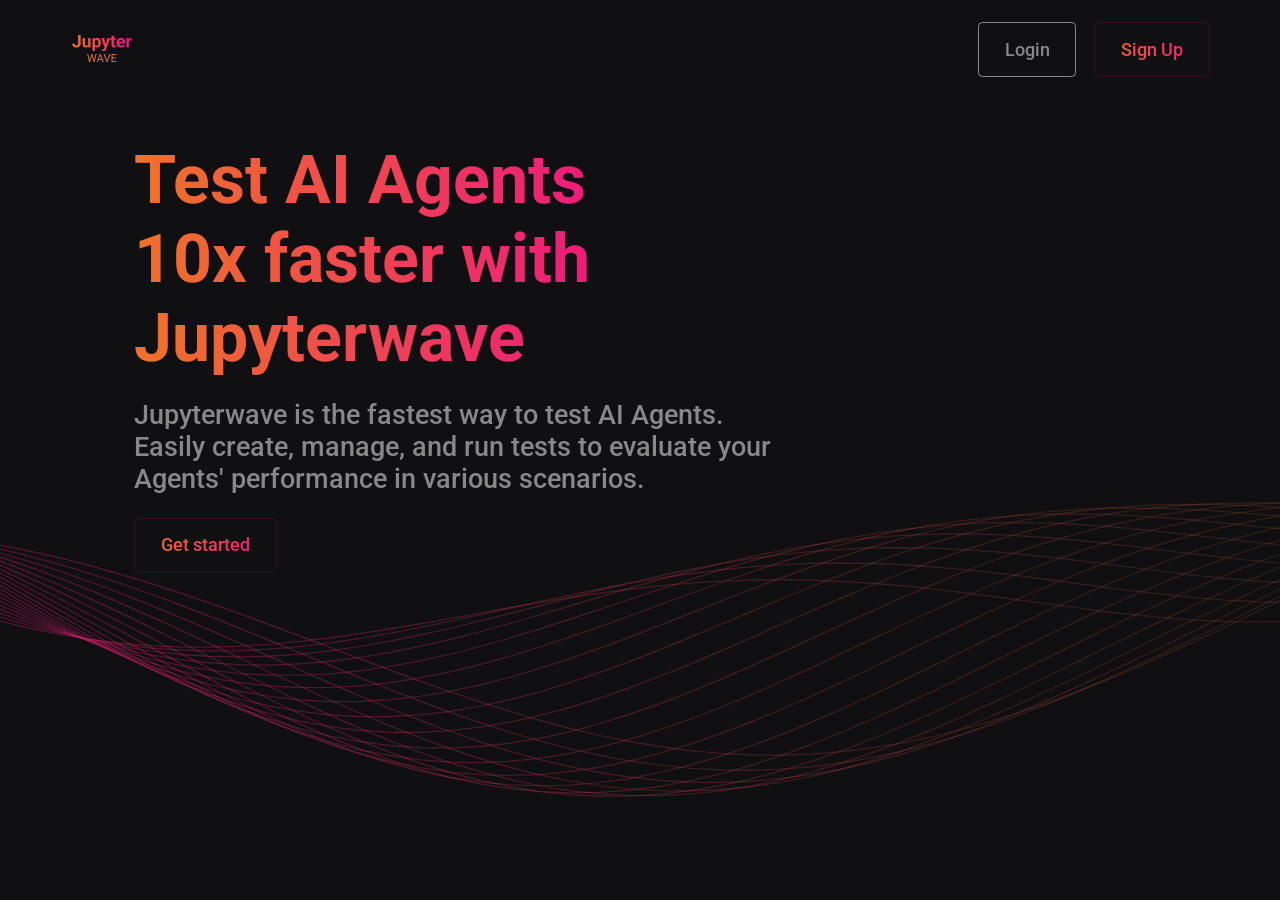
==== public/index.html @ 363d6b85 "Added firebase" ====
<!DOCTYPE html>
<html lang="en">
    <head>
        <title>Jupyterwave</title>

        <meta charset="UTF-8">
        <meta name="viewport" content="width=device-width, initial-scale=1.0">
        <meta name="description" content="Testing AI Agents is slow. We make it fast.">
        <meta name="author" content="Jupyterwave">

        <link rel="icon" type="image/x-icon" href="assets/favicon.ico">
        <link rel="stylesheet" href="styles/styles.css">
    </head>

    <body class = "main">
        <div class="wave-container" id="wave-container"></div>
        
        <div class = "main_top">
            <div class = "main_top_logo">
                <a href="/"><img class = "main_top_logo" src="assets/Logo Transparent.png" alt="Jupyterwave Logo" width="300"></a>
            </div>

            <div class = "main_top_tagline">
                <a class = "main_top_tagline_button_secondary" href="https://app.jupyterwave.com/login">
                    Login
                </a>
                <a class = "main_top_tagline_button_primary" href="https://app.jupyterwave.com/signup">
                    Sign Up
                </a>
            </div>
        </div>

        <div class="main_content">
            <div class = "main_content_title">
                Test AI Agents 10x faster with Jupyterwave
            </div>

            <div class = "main_content_subtitle">
                Jupyterwave is the fastest way to test AI Agents. Easily create, manage, and run tests to evaluate your Agents' performance in various scenarios.
            </div>

            <div class="main_top_tagline_button_primary" href ="https://app.jupyterwave.com/signup">
                Get started
            </div>
        </div>

        <script src="scripts/script.js"></script>
    </body>
</html>
---- public/styles/styles.css ----
@font-face {
    font-family: "Roboto";
    src: url(/font/Roboto-Regular.ttf);
    font-weight: normal;
    font-style: normal;
}

@font-face {
    font-family: "Roboto";
    src: url(/font/Roboto-Medium.ttf);
    font-weight: medium;
    font-style: normal;
}

@font-face {
    font-family: "Roboto";
    src: url(/font/Roboto-Bold.ttf);
    font-weight: bold;
    font-style: normal;
}

.main {
    background-color: #101012;
    font-family: "Roboto";
    margin: 0;
    padding: 0;
    overflow-x: hidden;
    display: flex;
    flex-direction: column;
    padding: 0.5vh 0.5vw;
    box-sizing: border-box;
}

.main_top {
    width: 100%;
    height: 10vh;
    display: flex;
    flex-direction: row;
    align-items: center;
    justify-content: space-between;
    padding: 1vh 5vw;
    box-sizing: border-box;
}

.main_top_logo {
    width: 100%;
    max-width: 5vw;
}

.main_top_tagline {
    display: flex;
    flex-direction: row;
    column-gap: 2vh;
}

.main_top_tagline_button_secondary {
    color: #FFFFFF80;
    padding: 1.75vh 2vw;
    font-size: 2vh;
    border-style: solid;
    box-sizing: border-box;
    border-radius: 0.5vh;
    border-width: 0.1vh;
    border-color: #FFFFFF80;
    text-decoration: none;
    cursor: pointer;
}

.main_top_tagline_button_primary {
    background: linear-gradient(to right,#EF7326, #F01084);
    background-clip: text;
    -webkit-background-clip: text;
    -webkit-text-fill-color: transparent;
    border-style: solid;
    border-radius: 0.5vh;
    border-color: #F0108432;
    border-width: 0.1vh;
    padding: 1.75vh 2vw;
    font-size: 2vh;
    cursor: pointer;
}

.main_content {
    width: 100%;
    display: flex;
    flex-direction: column;
    align-items: start;
    padding: 5vh 10vw;
    box-sizing: border-box;
    row-gap: 2.5vh;
}

.main_content_title {
    width: 50%;
    text-align: left;
    font-size: 7.5vh;
    background: linear-gradient(to right,#EF7326, #F01084);
    background-clip: text;
    -webkit-background-clip: text;
    -webkit-text-fill-color: transparent;
    font-weight: bold;
}

.main_content_subtitle {
    width: 65%;
    text-align: left;
    font-size: 3vh;
    color: #FFFFFF80;
    font-weight: medium;
}

.wave-container {
    position: fixed;
    top: 0;
    left: 0;
    width: 100%;
    height: 100vh;
    overflow: hidden;
    z-index: -1;
    pointer-events: none;
}

.wave-container svg {
    width: 100%;
    height: 100%;
    display: block;
}

@keyframes float {
    0%, 100% { transform: translateY(0) scale(1.02); }
    50% { transform: translateY(-10px) scale(1); }
}

.wave-group {
    animation: float 20s ease-in-out infinite;
    transform-origin: center;
}

@media (max-width: 768px) {
    .main_content_title {
        font-size: 5vh;
        width: 100%;
    }

    .main_content_subtitle {
        font-size: 2.5vh;
        width: 100%;
    }

    .main_top_logo {
        max-width: 10vw;
    }
}
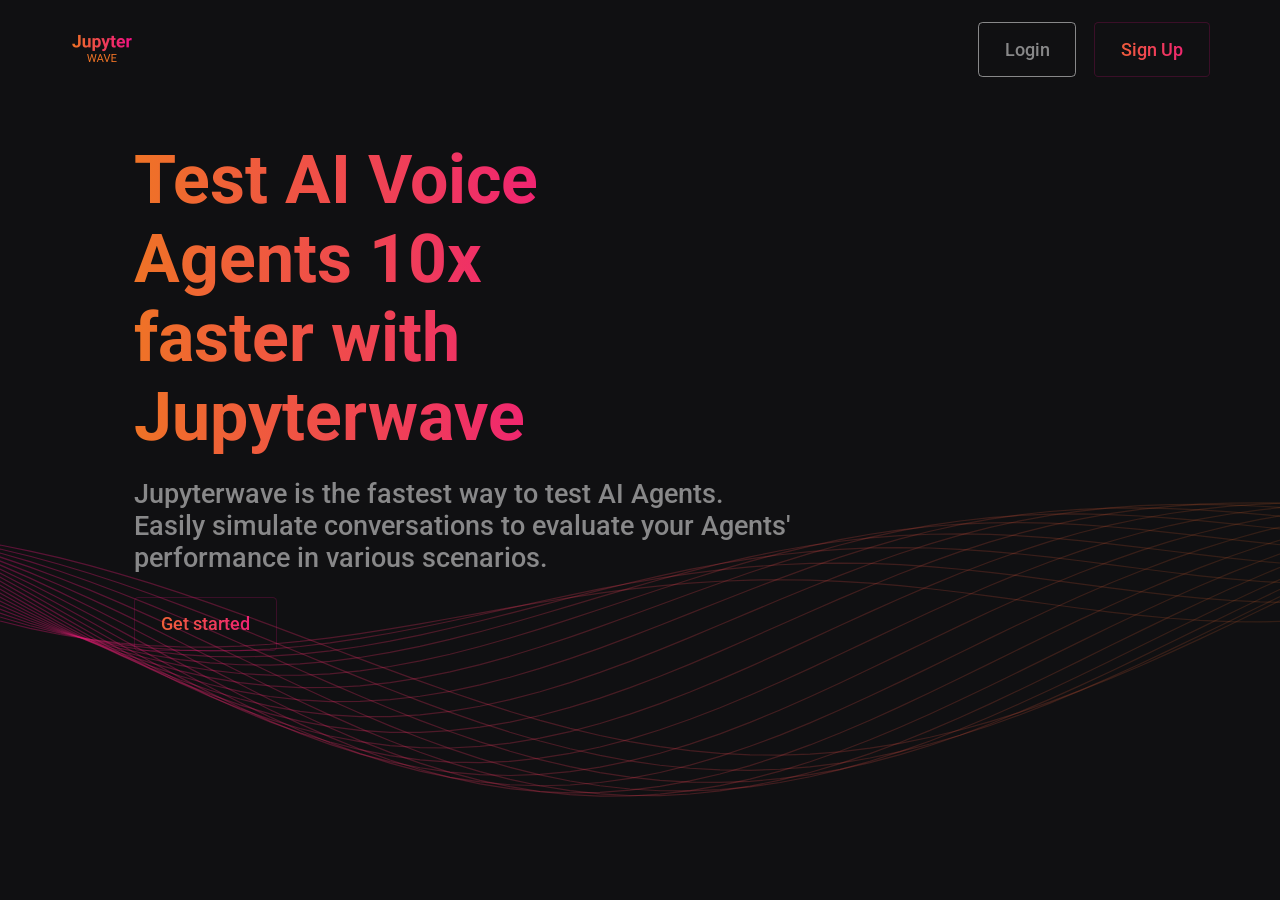
==== commit 1b46c999: "minor copy changes" ====
--- a/public/index.html
+++ b/public/index.html
@@ -32,11 +32,11 @@
 
         <div class="main_content">
             <div class = "main_content_title">
-                Test AI Agents 10x faster with Jupyterwave
+                Test AI Voice Agents 10x faster with Jupyterwave
             </div>
 
             <div class = "main_content_subtitle">
-                Jupyterwave is the fastest way to test AI Agents. Easily create, manage, and run tests to evaluate your Agents' performance in various scenarios.
+                Jupyterwave is the fastest way to test AI Agents. Easily simulate conversations to evaluate your Agents' performance in various scenarios.
             </div>
 
             <div class="main_top_tagline_button_primary" href ="https://app.jupyterwave.com/signup">
--- a/public/styles/styles.css
+++ b/public/styles/styles.css
@@ -1,20 +1,20 @@
 @font-face {
     font-family: "Roboto";
-    src: url(/font/Roboto-Regular.ttf);
+    src: url(../font/Roboto-Regular.ttf);
     font-weight: normal;
     font-style: normal;
 }
 
 @font-face {
     font-family: "Roboto";
-    src: url(/font/Roboto-Medium.ttf);
+    src: url(../font/Roboto-Medium.ttf);
     font-weight: medium;
     font-style: normal;
 }
 
 @font-face {
     font-family: "Roboto";
-    src: url(/font/Roboto-Bold.ttf);
+    src: url(../font/Roboto-Bold.ttf);
     font-weight: bold;
     font-style: normal;
 }
